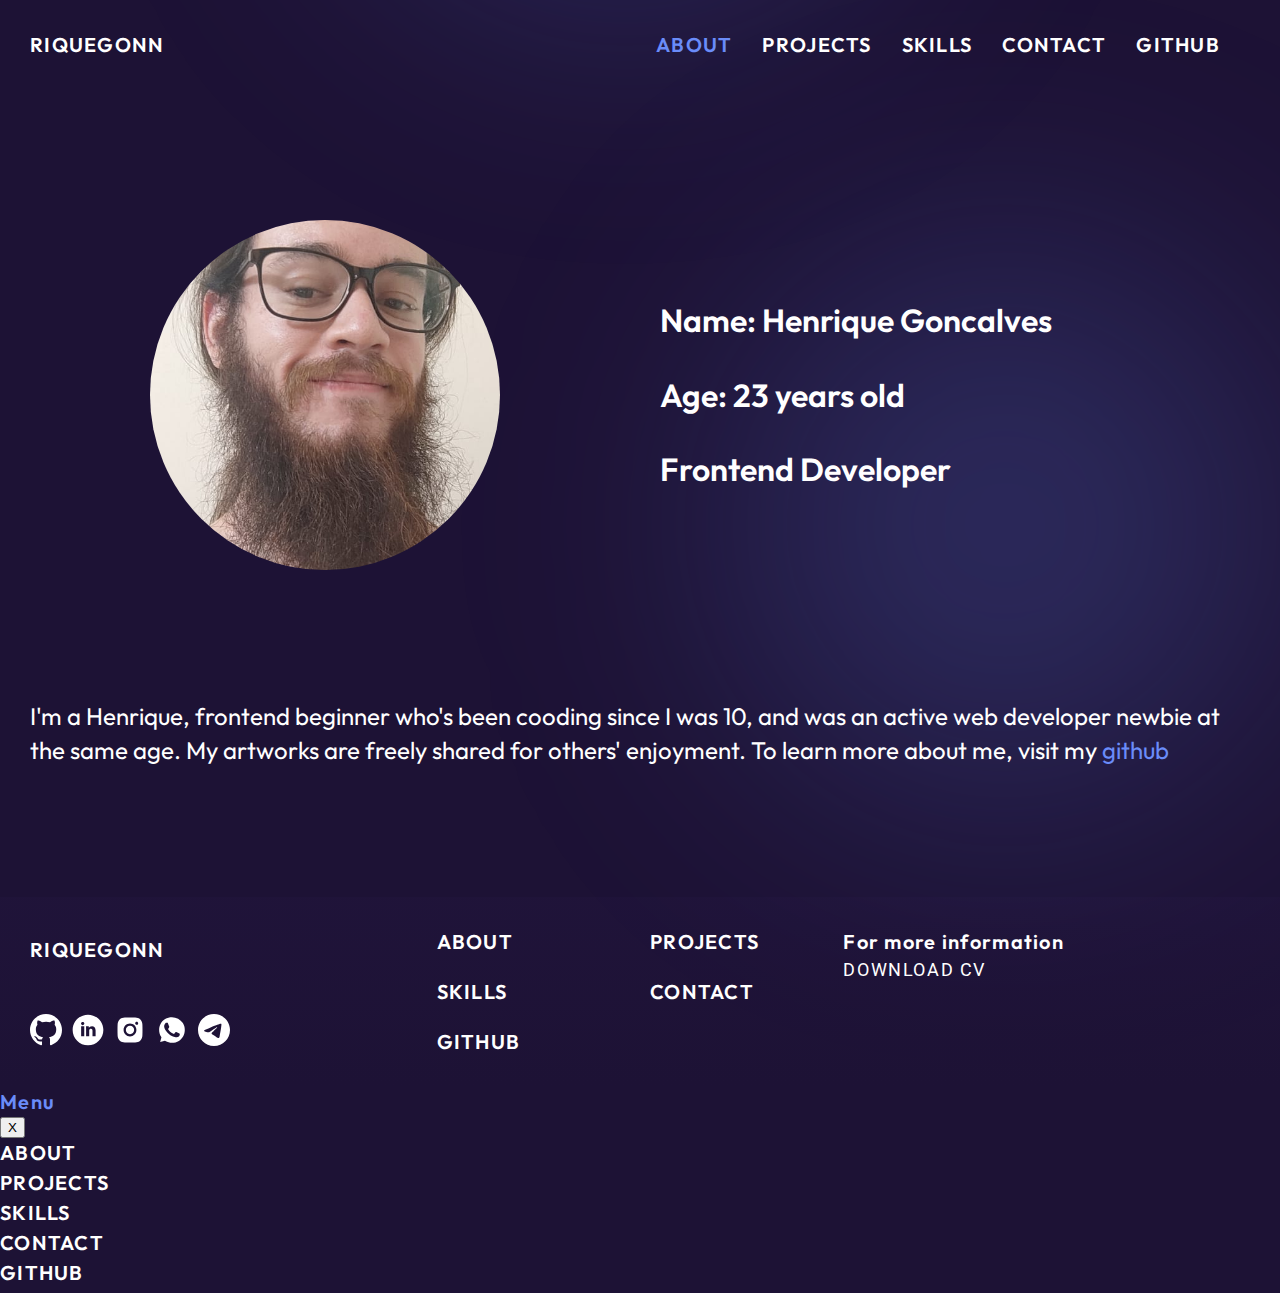
==== pages/about.html @ 93ed2ca9 "about modificado, no responsive" ====
<!DOCTYPE html>
<html lang="en">

<head>
  <meta charset="UTF-8">
  <meta http-equiv="X-UA-Compatible" content="IE=edge">
  <meta name="viewport" content="width=device-width, initial-scale=1.0">
  <meta name="description" content="Hi, my names's Rique, I am frontend developer and ux/ui designer, It's my portfolio">
  <link rel="preconnect" href="https://fonts.googleapis.com">
  <link rel="preconnect" href="https://fonts.gstatic.com" crossorigin>
  <link href="https://fonts.googleapis.com/css2?family=Outfit:wght@300;400;600;700&family=Roboto&display=swap" rel="stylesheet">
  <link rel="stylesheet" href="../style/style.css">
  <title>Riquegonn - About</title>
</head>

<body>
  <div class="detail__blur-top"></div>
  <div class="detail__blur-right">
  </div>
  <header class="header container">
    <div>
      <a class="header__nav-a font__header-a cor-0" href="/">Riquegonn</a>
    </div>
    <nav>
      <ul class="header__nav" aria-label="menu de links">
        <li><a class="header__nav-a font__header-a cor-1" href="./about.html">About</a></li>
        <li><a class="header__nav-a font__header-a cor-0" href="./projects.html">Projects</a></li>
        <li><a class="header__nav-a font__header-a cor-0" href="./skills.html">Skills</a></li>
        <li><a class="header__nav-a font__header-a cor-0" href="./contact.html">Contact</a></li>
        <li><a class="header__nav-a font__header-a cor-0" href="https://github.com/riquegonn" target="blank">Github</a></li>
        <li>
          <span class="menu__mobile menu__mobile-img" data-modal="abrir"></span>
        </li>
      </ul>
    </nav>
  </header>

  <section class="about container">
    <div class="about__img">
      <img src="../img/real.jpeg" alt="">
    </div>

    <ul class="about__info">
      <li>
        <p class="cor-0 font__h1-sub">Name: Henrique Goncalves</p>
      </li>
      <li>
        <p class="cor-0 font__h1-sub">Age: 23 years old</p>
      </li>
      <li>
        <p class="cor-0 font__h1-sub">Frontend Developer</p>
      </li>

    </ul>
  </section>

  <section class="about__text">
    <p class="cor-0 font__p-sub">I'm a Henrique, frontend beginner who's been cooding since I was 10, and was an active web developer newbie at the same age. My artworks are freely shared for others' enjoyment. To learn more about me, visit my <a class="cor-1 github__link" href="https://github.com/riquegonn">github</a></p>
  </section>





  <section class="rodape__bg">
    <div class="container rodape">
      <div class="rodape__redes">
        <a class="font__header-a rodape__title cor-0" href="/">Riquegonn</a>
        <ul class="rodape__redes-list">
          <li>
            <a href="/">
              <img src="../img/rodape__icons/github.svg" alt="github link">
            </a>
          </li>
          <li>
            <a href="/">
              <img src="../img/rodape__icons/linkedin.svg" alt="linkedin link">
            </a>
          </li>
          <li>
            <a href="/">
              <img src="../img/rodape__icons/instagram.svg" alt="instagram link">
            </a>
          </li>
          <li>
            <a href="/">
              <img src="../img/rodape__icons/whatsapp.svg" alt="whatsapp link">
            </a>
          </li>
          <li>
            <a href="/">
              <img src="../img/rodape__icons/telegram.svg" alt="telegram link">
            </a>
          </li>
        </ul>
      </div>
      <div>
        <ul class="rodape__menu" aria-label="menu de links">
          <li><a class="header__nav-a font__header-a cor-0" href="./pages/about.html">About</a></li>
          <li><a class="header__nav-a font__header-a cor-0" href="./pages/projects.html">Projects</a></li>
          <li><a class="header__nav-a font__header-a cor-0" href="./pages/skills.html">Skills</a></li>
          <li><a class="header__nav-a font__header-a cor-0" href="./pages/contact.html">Contact</a></li>
          <li><a class="header__nav-a font__header-a cor-0" href="https://github.com/riquegonn">Github</a></li>
        </ul>
      </div>
      <div class="rodape__cv">
        <p class="cor-0 font__header-a">For more information</p>

        <a class="rodape__button" href="/">
          <p class="font__button cor-0">Download CV</p>
          <img src="../img/rodape__icons/downloadcv.svg" alt="">
        </a>

      </div>
    </div>
  </section>

  <section class="rodape__detail">
  </section>

  <section>
    <ul class="menu__mobile-container" data-modal="menu">
      <li class="menu__menu">
        <p class="font__header-a cor-1">Menu</p>
        <button class="button__x" data-modal="fechar">X</button>
      </li>
      <li><a class="header__nav-a font__header-a cor-0" href="./pages/about.html">About</a></li>
      <li><a class="header__nav-a font__header-a cor-0" href="./pages/projects.html">Projects</a></li>
      <li><a class="header__nav-a font__header-a cor-0" href="./pages/skills.html">Skills</a></li>
      <li><a class="header__nav-a font__header-a cor-0" href="./pages/contact.html">Contact</a></li>
      <li><a class="header__nav-a font__header-a cor-0" href="https://github.com/riquegonn">Github</a></li>
    </ul>
  </section>

  <script type="module" src="../script.js"></script>
</body>

</html>
---- style/style.css ----
/* Global */
@import url("../style/global/global.css");
@import url("../style/global/tipografia.css");
@import url("../style/global/cores.css");
@import url("../style/global/anim.css");

/* Pages */
@import url("../style/pages/about/about.css");
@import url("../style/pages/projects/projects.css");
@import url("../style/pages/skills/skills.css");
@import url("../style/pages/contact/contact.css");

/* Header */
@import url("../style/header/header.css");
@import url("../style/header/headerMobile.css");

/* Hero */
@import url("../style/hero/hero.css");

/* Projects */
@import url("../style/projects/projects.css");
@import url("../style/projects/projects__carousel.css");

/* callFinal */
@import url("../style/callFinal/callFinal.css");

/* Rodape */
@import url("../style/rodape/rodape.css");
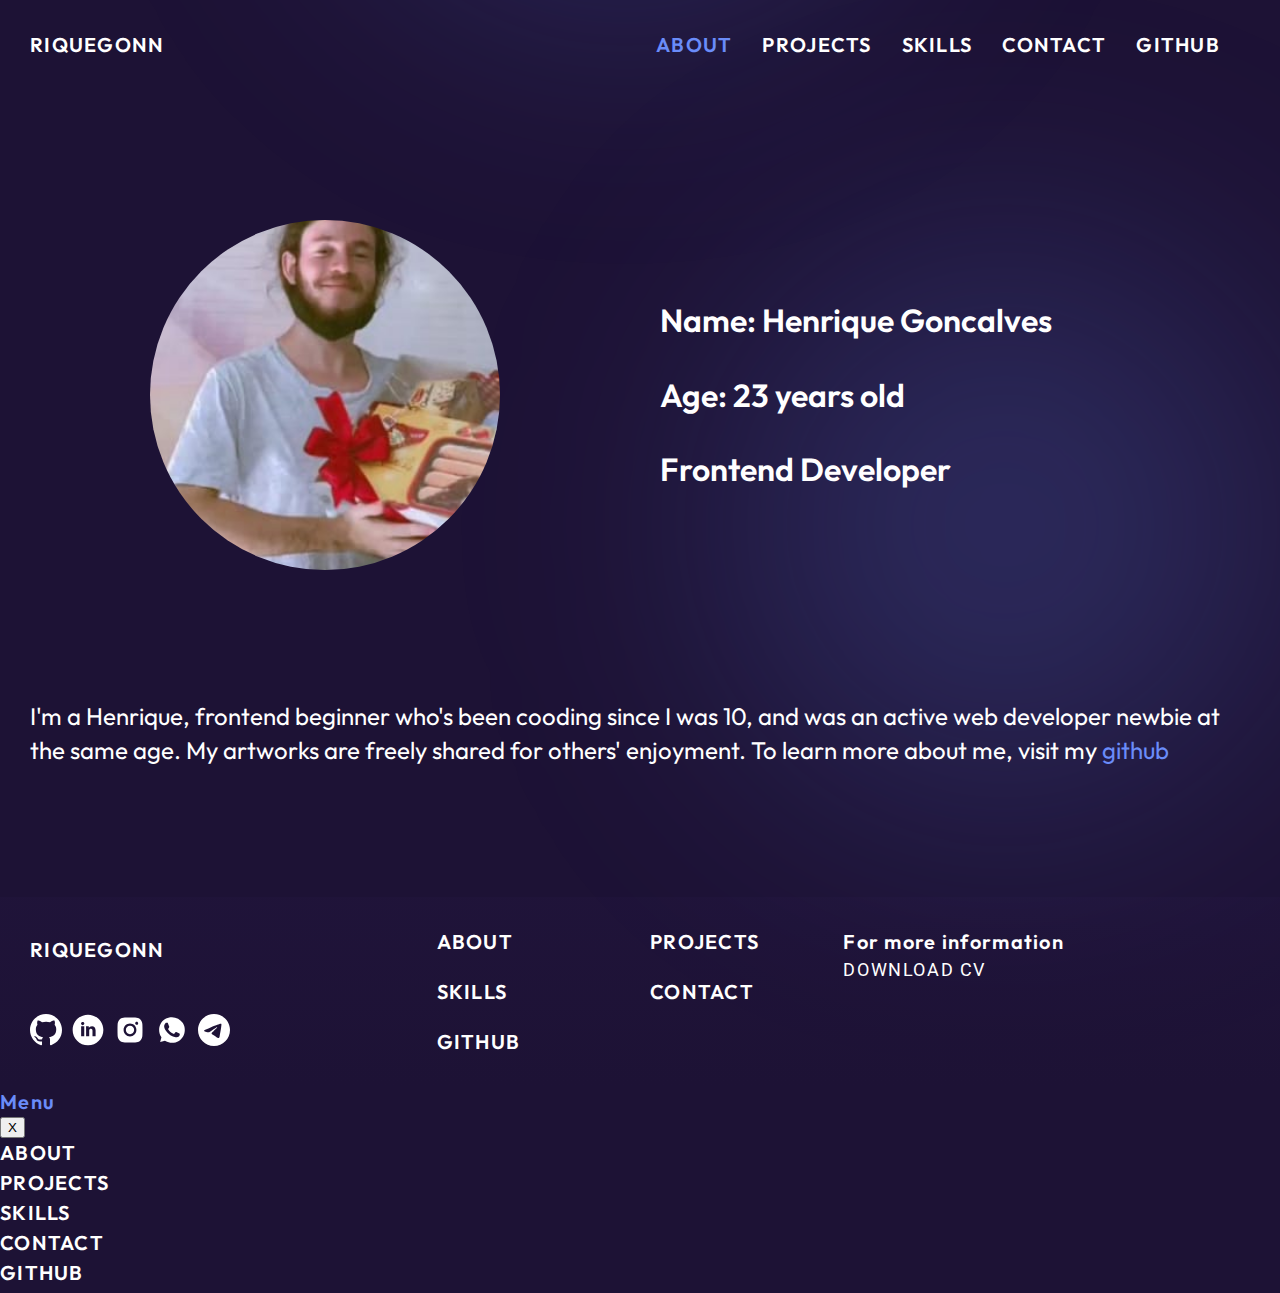
==== commit c6aca7ab: "about responsive" ====
--- a/pages/about.html
+++ b/pages/about.html
@@ -37,7 +37,7 @@
 
   <section class="about container">
     <div class="about__img">
-      <img src="../img/real.jpeg" alt="">
+      <img src="../img/real.png" alt="">
     </div>
 
     <ul class="about__info">
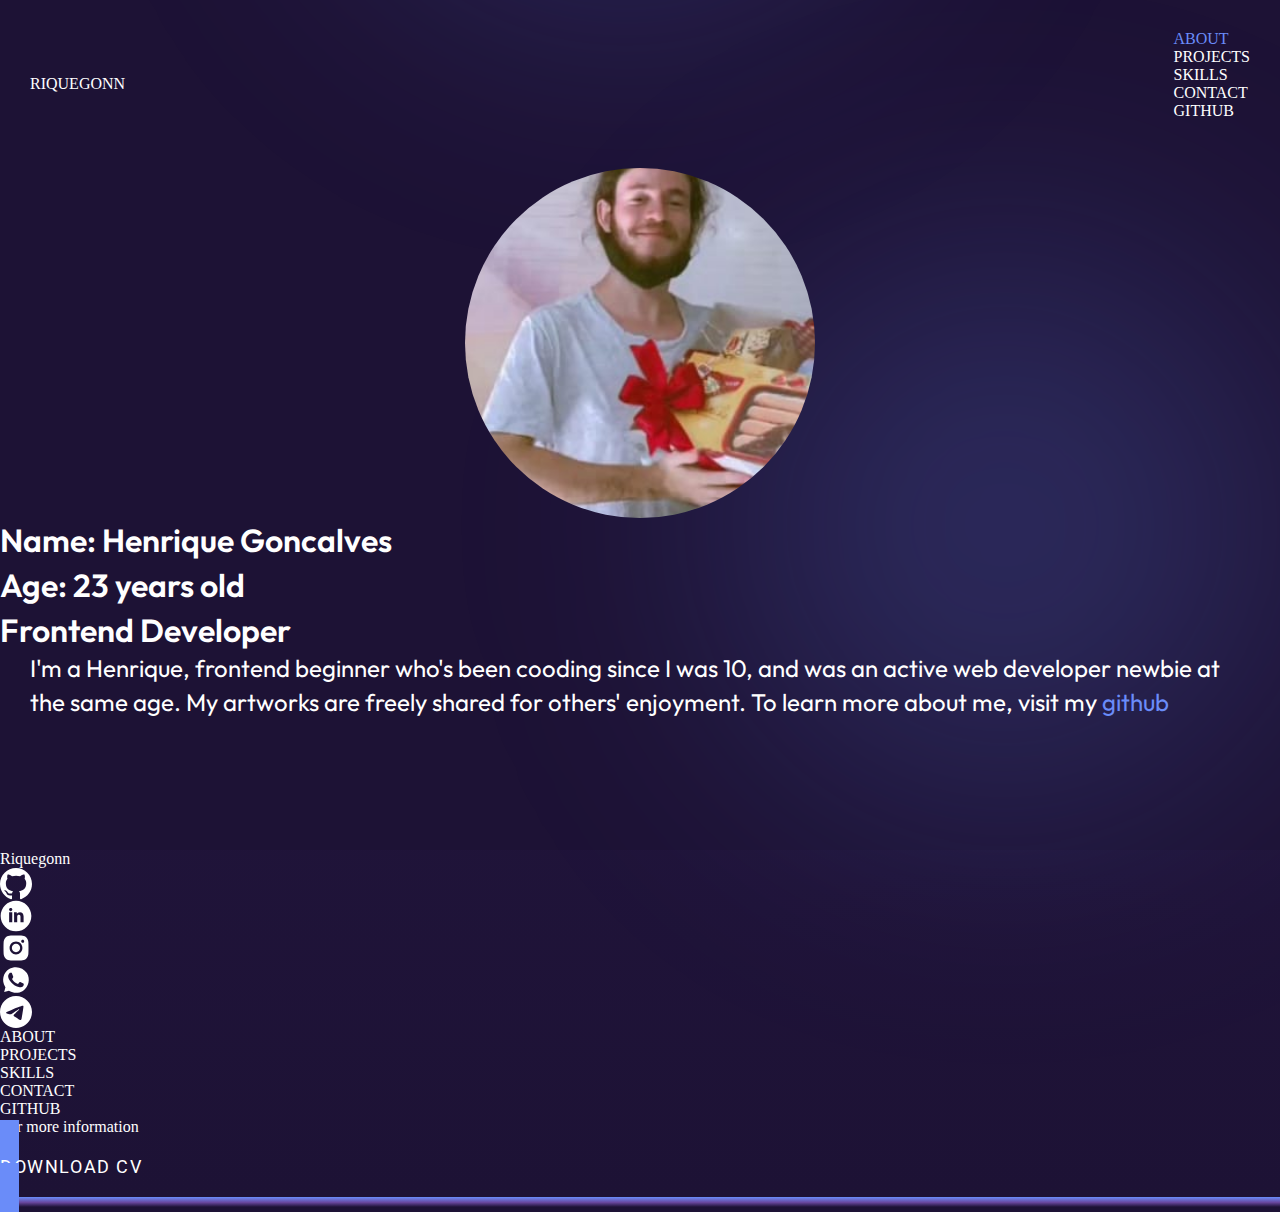
==== commit 4bc0f76d: "pages about e projects, html e css atualizados" ====
--- a/pages/about.html
+++ b/pages/about.html
@@ -17,30 +17,30 @@
   <div class="detail__blur-top"></div>
   <div class="detail__blur-right">
   </div>
-  <header class="header container">
+  <header class="container header g-30 flex padding-30">
     <div>
-      <a class="header__nav-a font__header-a cor-0" href="/">Riquegonn</a>
+      <a class="header__nav-a font__links cor-0" href="/">Riquegonn</a>
     </div>
     <nav>
-      <ul class="header__nav" aria-label="menu de links">
-        <li><a class="header__nav-a font__header-a cor-1" href="./about.html">About</a></li>
-        <li><a class="header__nav-a font__header-a cor-0" href="./projects.html">Projects</a></li>
-        <li><a class="header__nav-a font__header-a cor-0" href="./skills.html">Skills</a></li>
-        <li><a class="header__nav-a font__header-a cor-0" href="./contact.html">Contact</a></li>
-        <li><a class="header__nav-a font__header-a cor-0" href="https://github.com/riquegonn" target="blank">Github</a></li>
+      <ul class="flex gap-30" aria-label="menu de links">
+        <li><a class="header__nav-a padding-link font__links cor-1" href="../pages/about.html">About</a></li>
+        <li><a class="header__nav-a padding-link font__links cor-0" href="../pages/projects.html">Projects</a></li>
+        <li><a class="header__nav-a padding-link font__links cor-0" href="../pages/skills.html">Skills</a></li>
+        <li><a class="header__nav-a padding-link font__links cor-0" href="../pages/contact.html">Contact</a></li>
+        <li><a class="header__nav-a padding-link font__links cor-0" href="https://github.com/riquegonn" target="_blank">Github</a></li>
         <li>
-          <span class="menu__mobile menu__mobile-img" data-modal="abrir"></span>
+          <span class="menu__mobile" data-modal="abrir"></span>
         </li>
       </ul>
     </nav>
   </header>
 
-  <section class="about container">
+  <section class="about grid gap-30 content container">
     <div class="about__img">
       <img src="../img/real.png" alt="">
     </div>
 
-    <ul class="about__info">
+    <ul class="grid gap-30 about__info">
       <li>
         <p class="cor-0 font__h1-sub">Name: Henrique Goncalves</p>
       </li>
@@ -58,22 +58,18 @@
     <p class="cor-0 font__p-sub">I'm a Henrique, frontend beginner who's been cooding since I was 10, and was an active web developer newbie at the same age. My artworks are freely shared for others' enjoyment. To learn more about me, visit my <a class="cor-1 github__link" href="https://github.com/riquegonn">github</a></p>
   </section>
 
-
-
-
-
-  <section class="rodape__bg">
-    <div class="container rodape">
-      <div class="rodape__redes">
-        <a class="font__header-a rodape__title cor-0" href="/">Riquegonn</a>
-        <ul class="rodape__redes-list">
+  <section class="rodape__bg padding-30">
+    <div class="rodape grid gap-30 container">
+      <div class="rodape__redes grid gap-30">
+        <a class="font__links rodape__title padding-link cor-0" href="/">Riquegonn</a>
+        <ul class="gap-10 flex">
           <li>
-            <a href="/">
+            <a href="https://github.com/riquegonn">
               <img src="../img/rodape__icons/github.svg" alt="github link">
             </a>
           </li>
           <li>
-            <a href="/">
+            <a href="https://www.linkedin.com/in/riquegonn/">
               <img src="../img/rodape__icons/linkedin.svg" alt="linkedin link">
             </a>
           </li>
@@ -95,18 +91,18 @@
         </ul>
       </div>
       <div>
-        <ul class="rodape__menu" aria-label="menu de links">
-          <li><a class="header__nav-a font__header-a cor-0" href="./pages/about.html">About</a></li>
-          <li><a class="header__nav-a font__header-a cor-0" href="./pages/projects.html">Projects</a></li>
-          <li><a class="header__nav-a font__header-a cor-0" href="./pages/skills.html">Skills</a></li>
-          <li><a class="header__nav-a font__header-a cor-0" href="./pages/contact.html">Contact</a></li>
-          <li><a class="header__nav-a font__header-a cor-0" href="https://github.com/riquegonn">Github</a></li>
+        <ul class="rodape__menu grid gap-20" aria-label="menu de links mobile">
+          <li><a class="header__nav-a font__links cor-0" href="../pages/about.html">About</a></li>
+          <li><a class="header__nav-a font__links cor-0" href="../pages/projects.html">Projects</a></li>
+          <li><a class="header__nav-a font__links cor-0" href="../pages/skills.html">Skills</a></li>
+          <li><a class="header__nav-a font__links cor-0" href="../pages/contact.html">Contact</a></li>
+          <li><a class="header__nav-a font__links cor-0" href="https://github.com/riquegonn">Github</a></li>
         </ul>
       </div>
-      <div class="rodape__cv">
-        <p class="cor-0 font__header-a">For more information</p>
+      <div class="rodape__cv flex gap-20">
+        <p class="cor-0 font__links">For more information</p>
 
-        <a class="rodape__button" href="/">
+        <a class="rodape__button button flex gap-10" href="/">
           <p class="font__button cor-0">Download CV</p>
           <img src="../img/rodape__icons/downloadcv.svg" alt="">
         </a>
@@ -120,19 +116,19 @@
 
   <section>
     <ul class="menu__mobile-container" data-modal="menu">
-      <li class="menu__menu">
-        <p class="font__header-a cor-1">Menu</p>
+      <li class="menu__menu flex gap-10">
+        <p class="font__links cor-1">Menu</p>
         <button class="button__x" data-modal="fechar">X</button>
       </li>
-      <li><a class="header__nav-a font__header-a cor-0" href="./pages/about.html">About</a></li>
-      <li><a class="header__nav-a font__header-a cor-0" href="./pages/projects.html">Projects</a></li>
-      <li><a class="header__nav-a font__header-a cor-0" href="./pages/skills.html">Skills</a></li>
-      <li><a class="header__nav-a font__header-a cor-0" href="./pages/contact.html">Contact</a></li>
-      <li><a class="header__nav-a font__header-a cor-0" href="https://github.com/riquegonn">Github</a></li>
+      <li><a class="header__nav-a font__links cor-0" href="../index.html">Home</a></li>
+      <li><a class="header__nav-a font__links cor-0" href="../pages/projects.html">Projects</a></li>
+      <li><a class="header__nav-a font__links cor-0" href="../pages/skills.html">Skills</a></li>
+      <li><a class="header__nav-a font__links cor-0" href="../pages/contact.html">Contact</a></li>
+      <li><a class="header__nav-a font__links cor-0" href="https://github.com/riquegonn" target="_blank">Github</a></li>
     </ul>
   </section>
 
-  <script type="module" src="../script.js"></script>
+  <script type="module" src="./scriptPage.js"></script>
 </body>
 
 </html>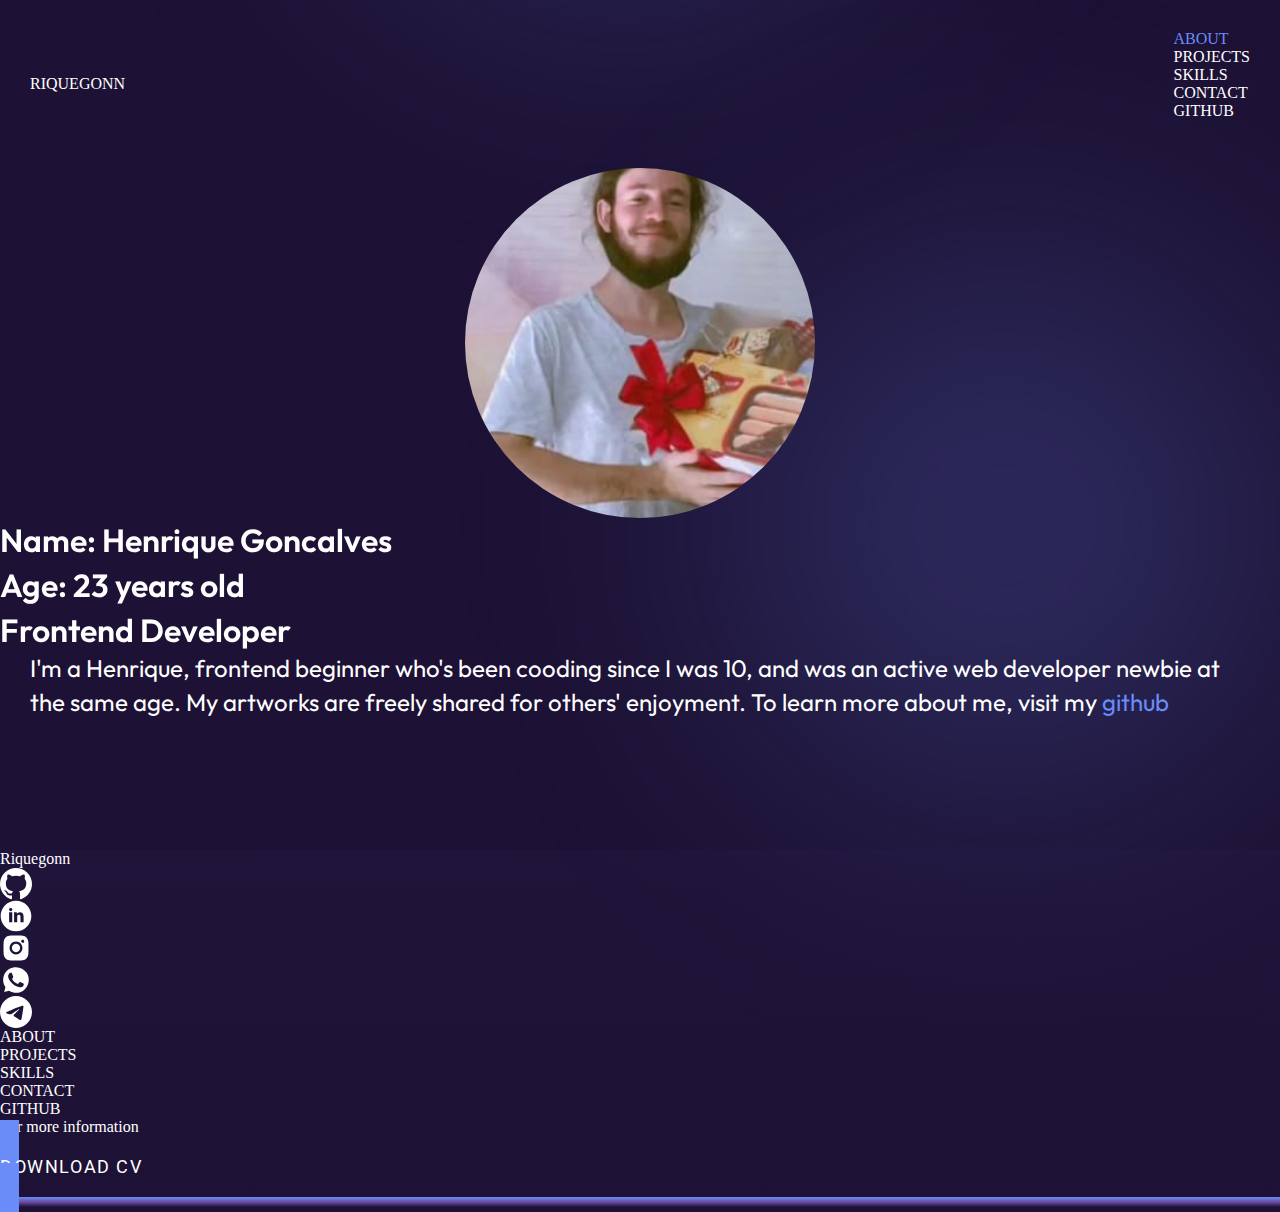
==== commit 91bfafde: "animations nas pages" ====
--- a/pages/about.html
+++ b/pages/about.html
@@ -36,11 +36,11 @@
   </header>
 
   <section class="about grid gap-30 content container">
-    <div class="about__img">
+    <div class="about__img firstTargetLeft">
       <img src="../img/real.png" alt="">
     </div>
 
-    <ul class="grid gap-30 about__info">
+    <ul class="grid gap-30 about__info firstTargetRight">
       <li>
         <p class="cor-0 font__h1-sub">Name: Henrique Goncalves</p>
       </li>
